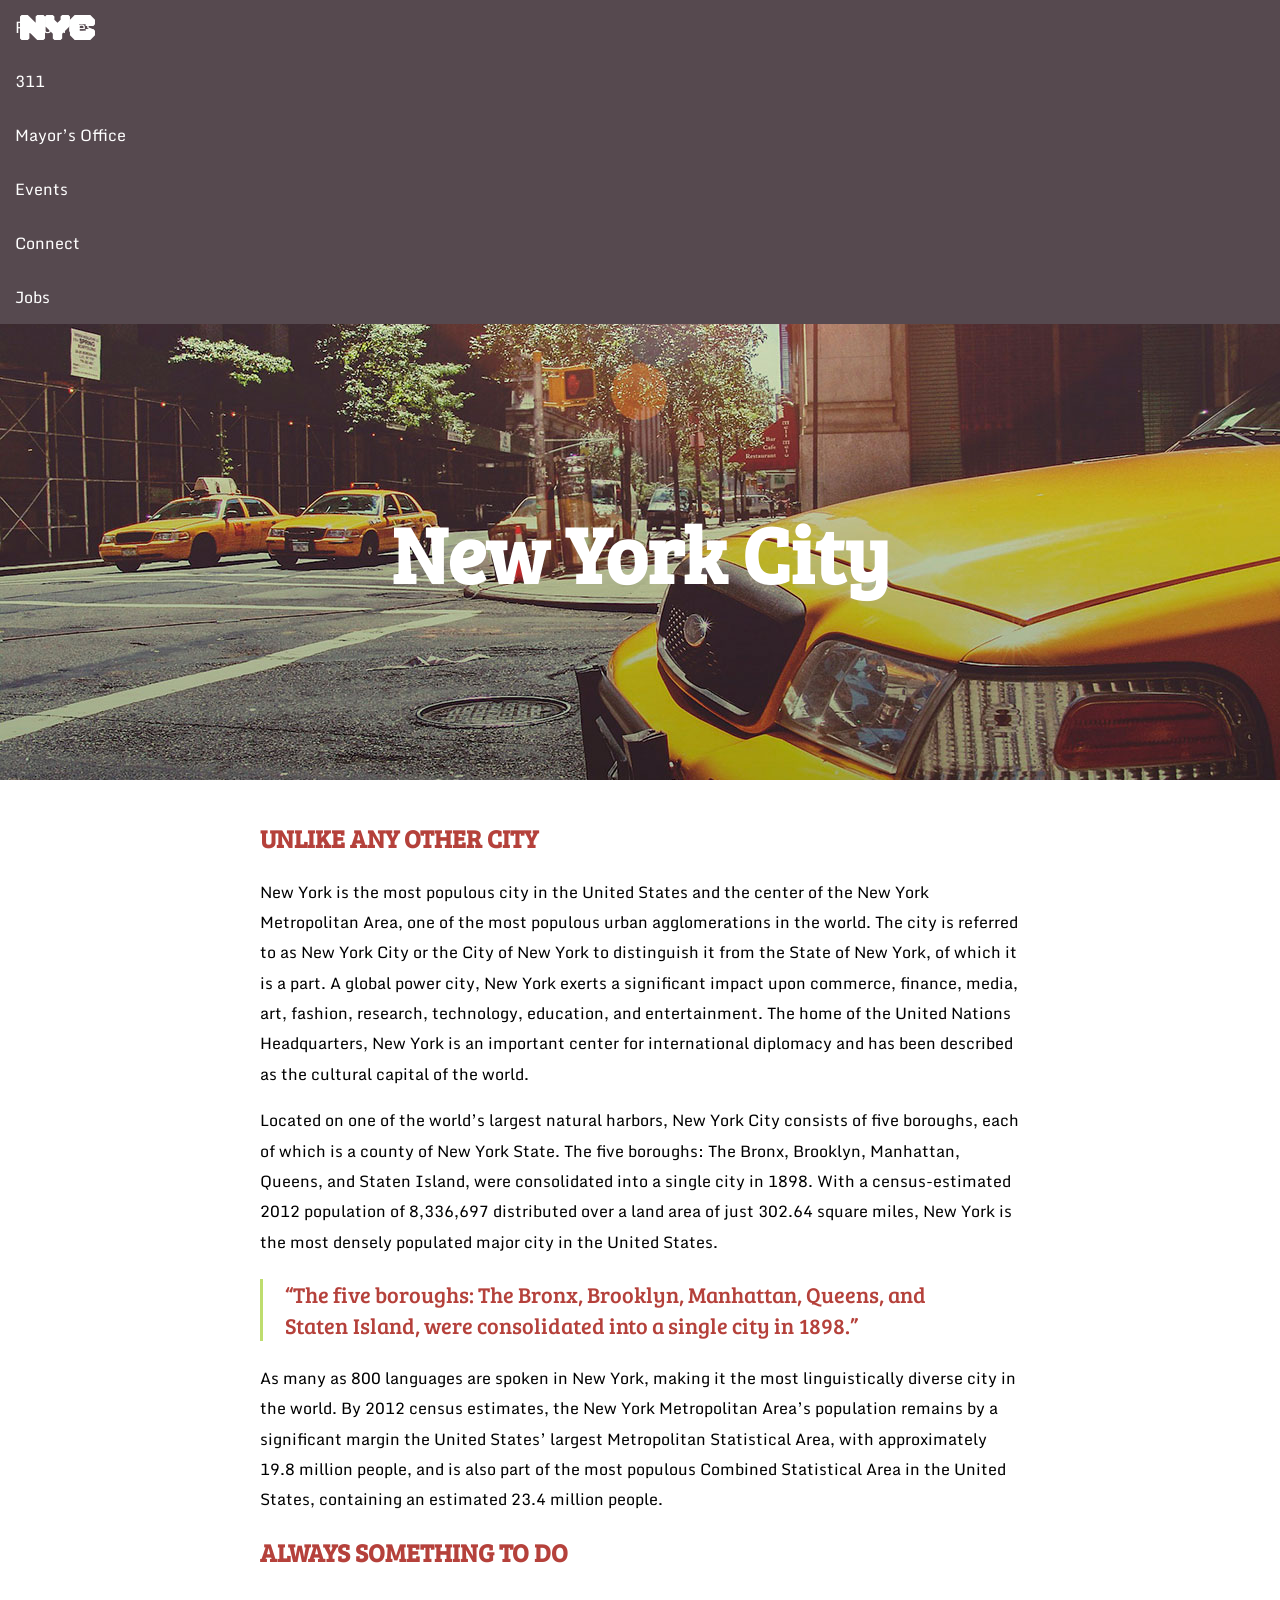
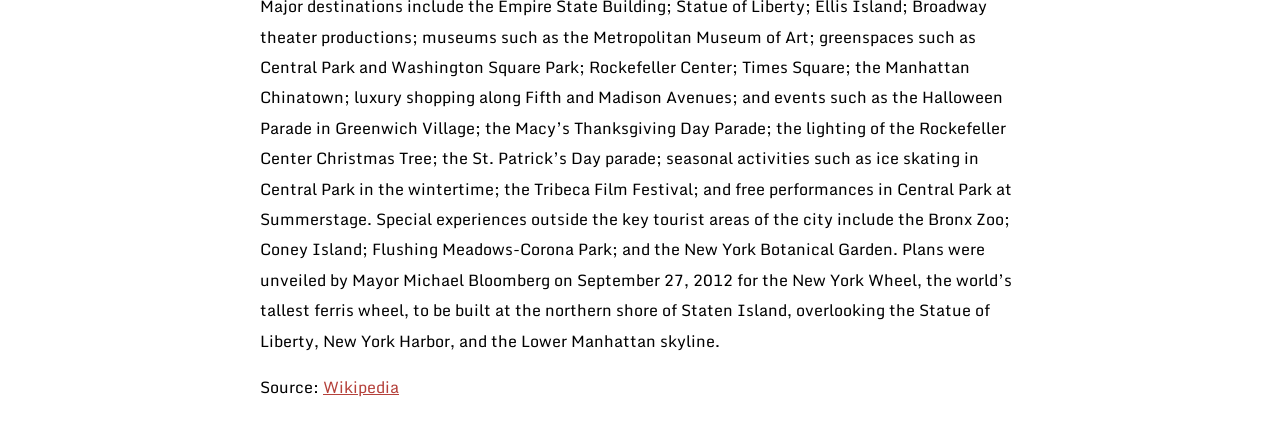
==== Off-Screen Nav/index.html @ 363bd929 "init" ====
<!DOCTYPE html>
<html lang="en">
<head>
	<meta charset="UTF-8">
	<meta name="viewport" content="width=device-width, initial-scale=1.0">
	<title>New York City: A Global Power City</title>
	<link rel="preconnect" href="https://fonts.googleapis.com">
	<link rel="preconnect" href="https://fonts.gstatic.com" crossorigin>
	<link href="https://fonts.googleapis.com/css2?family=Bree+Serif&family=Monda:wght@400..700&display=auto" rel="stylesheet">
	<link rel="stylesheet" href="css/main.css">
</head>
<body>
	<img src="img/nyc-logo.svg" class="nyc-logo" alt="NYC Logo">
	<nav>
		<ul>
			<li><a href="#">Resources</a></li>
			<li><a href="#">311</a></li>
			<li><a href="#">Mayor’s Office</a></li>
			<li><a href="#">Events</a></li>
			<li><a href="#">Connect</a></li>
			<li><a href="#">Jobs</a></li>
		</ul>
	</nav>
	
	<h1>New York City</h1>
	
	<main>
		<h2>Unlike Any Other City</h2>
		
		<p>New York is the most populous city in the United States and the center of the New York Metropolitan Area, one of the most populous urban agglomerations in the world. The city is referred to as New York City or the City of New York to distinguish it from the State of New York, of which it is a part. A global power city, New York exerts a significant impact upon commerce, finance, media, art, fashion, research, technology, education, and entertainment. The home of the United Nations Headquarters, New York is an important center for international diplomacy and has been described as the cultural capital of the world.</p>
		
		<p>Located on one of the world’s largest natural harbors, New York City consists of five boroughs, each of which is a county of New York State. The five boroughs: The Bronx, Brooklyn, Manhattan, Queens, and Staten Island, were consolidated into a single city in 1898. With a census-estimated 2012 population of 8,336,697 distributed over a land area of just 302.64 square miles, New York is the most densely populated major city in the United States.</p>
		
		<p class="pull-quote">“The five boroughs: The Bronx, Brooklyn, Manhattan, Queens, and Staten Island, were consolidated into a single city in 1898.”</p>
		
		<p>As many as 800 languages are spoken in New York, making it the most linguistically diverse city in the world. By 2012 census estimates, the New York Metropolitan Area’s population remains by a significant margin the United States’ largest Metropolitan Statistical Area, with approximately 19.8 million people, and is also part of the most populous Combined Statistical Area in the United States, containing an estimated 23.4 million people.</p>
		
		
		<h2>Always Something to Do</h2>
		
		<p>Major destinations include the Empire State Building; Statue of Liberty; Ellis Island; Broadway theater productions; museums such as the Metropolitan Museum of Art; greenspaces such as Central Park and Washington Square Park; Rockefeller Center; Times Square; the Manhattan Chinatown; luxury shopping along Fifth and Madison Avenues; and events such as the Halloween Parade in Greenwich Village; the Macy’s Thanksgiving Day Parade; the lighting of the Rockefeller Center Christmas Tree; the St. Patrick’s Day parade; seasonal activities such as ice skating in Central Park in the wintertime; the Tribeca Film Festival; and free performances in Central Park at Summerstage. Special experiences outside the key tourist areas of the city include the Bronx Zoo; Coney Island; Flushing Meadows-Corona Park; and the New York Botanical Garden. Plans were unveiled by Mayor Michael Bloomberg on September 27, 2012 for the New York Wheel, the world’s tallest ferris wheel, to be built at the northern shore of Staten Island, overlooking the Statue of Liberty, New York Harbor, and the Lower Manhattan skyline.</p>

		<p>Source: <a href="http://en.wikipedia.org/wiki/New_York_City">Wikipedia</a></p>
	</main>
</body>
</html>
---- Off-Screen Nav/css/main.css ----
*, *::before, *::after {
	box-sizing: border-box;
}
html {
	-moz-text-size-adjust: 100%;
	-webkit-text-size-adjust: 100%;
	text-size-adjust: 100%;
}
body {
	font-family: "Monda", sans-serif;
	line-height: 1.5;
	margin: 0;
}
img, svg {
	max-width: 100%;
	vertical-align: bottom;
}
h1, h2 {
	font-family: "Bree Serif", serif;
}
h1 {
	font-size: 5rem;
	line-height: .9;
	color: #fff;
	background: #483a40 url(../img/cab.jpg) center / cover;
	text-align: center;
	margin: 0;
	padding: 15%;
}
h2 {
	color: #b5413b;
	font-size: 1.5625rem;
	line-height: 1.4;
	text-transform: uppercase;
}
p {
	line-height: 1.9;
}
a {
	color: #b5413b;
}
a:hover {
	color: #fc3a53;
}
main {
	max-width: 50em;
	padding: 20px;
	margin: auto;
}
nav {
	background-color: rgba(72,58,64, .92);
}
nav ul {
	list-style-type: none;
	padding: 0;
	margin: 0;
}
nav li a {
	display: block;
	padding: 15px;
	color: white;
	text-decoration: none;
}
nav li a:hover {
	background-color: rgba(0,0,0, .5);
}
.nyc-logo {
	width: 75px;
	position: absolute;
	top: 15px;
	left: 20px;
}
.pull-quote {
	font-family: "Bree Serif", serif;
	border-left: 3px solid #bedd6e;
	padding-left: 1em;
	color: #b5413b;
	font-size: 22px;
	line-height: 1.4;
	margin-top: 1em;
	margin-bottom: 1em;
}
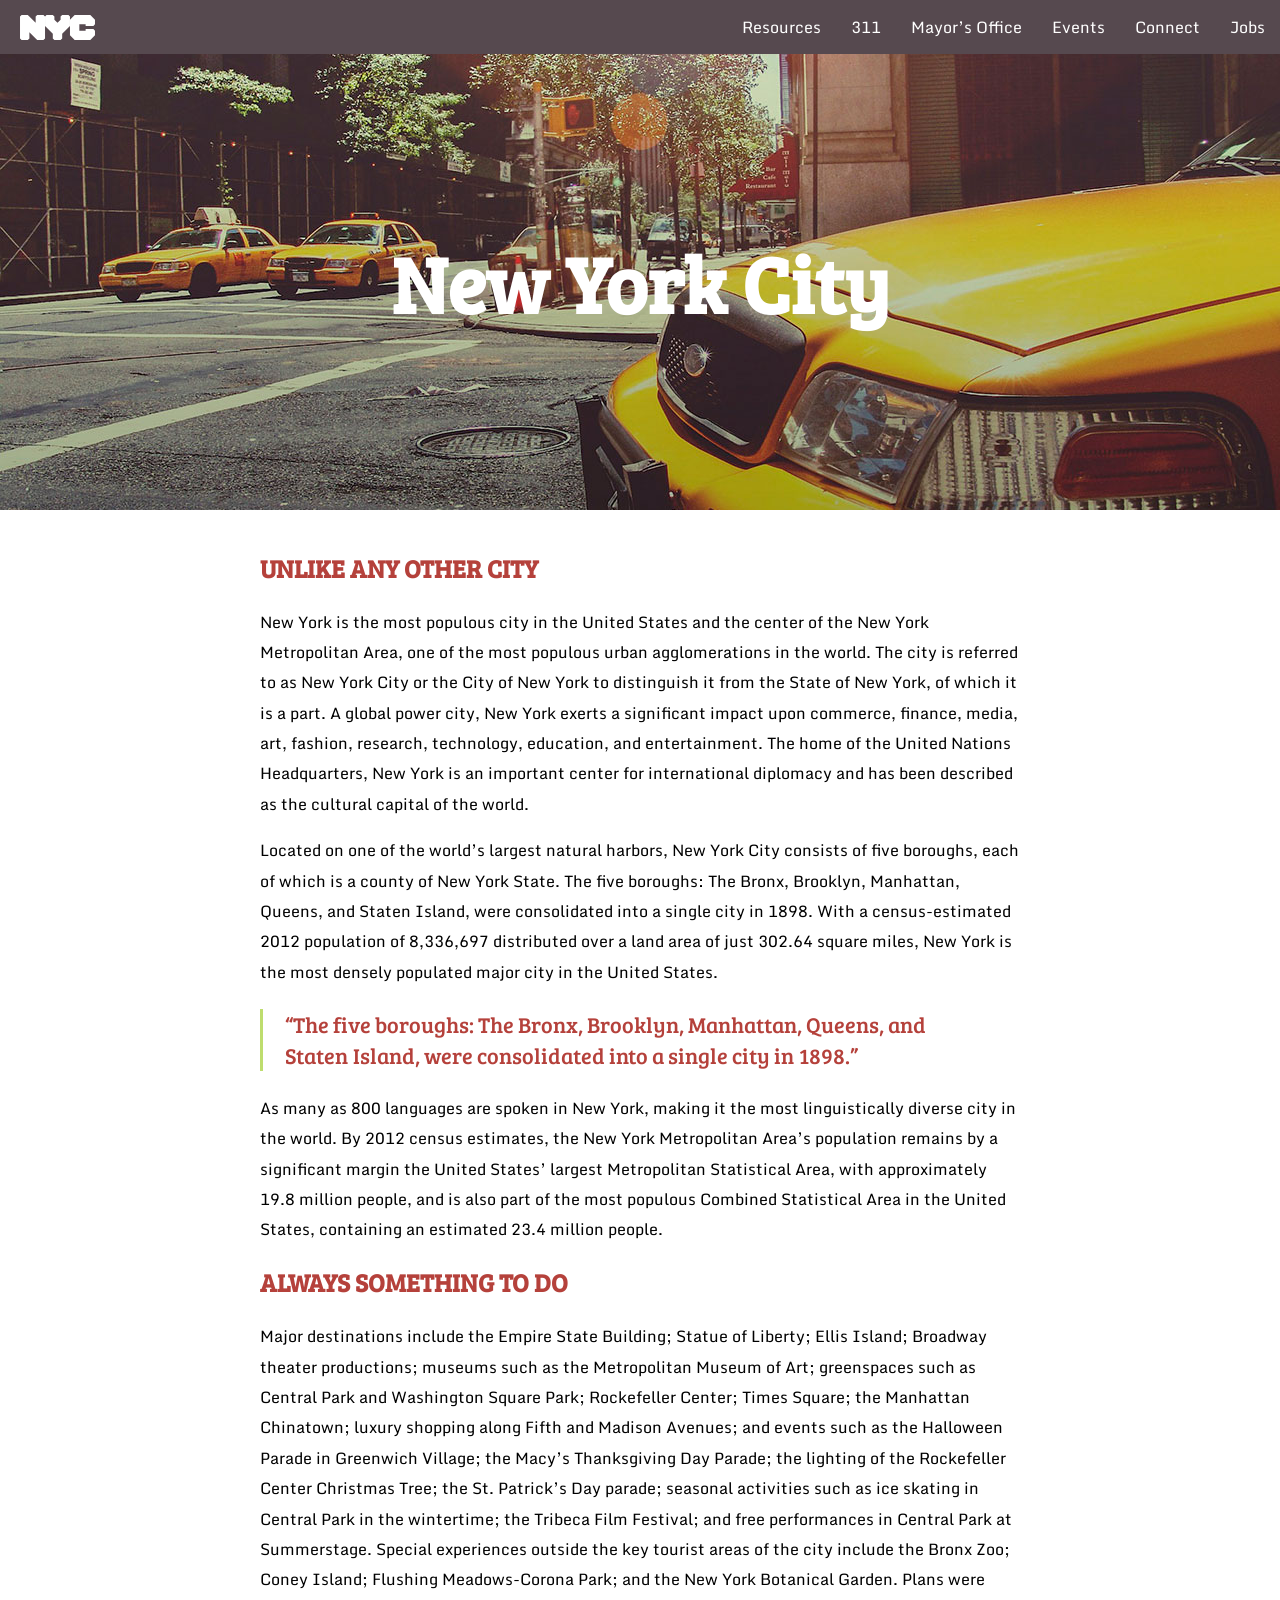
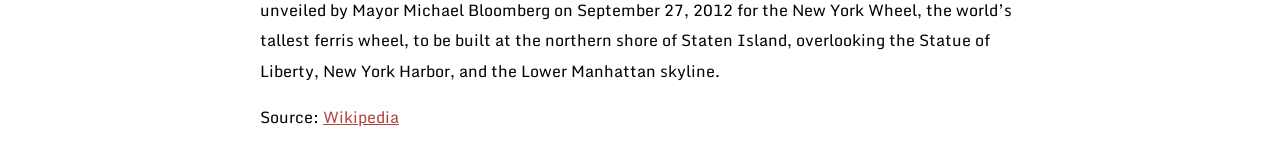
==== commit 3c6b7c39: "side menu with a checkbox" ====
--- a/Off-Screen Nav/index.html
+++ b/Off-Screen Nav/index.html
@@ -10,8 +10,17 @@
 	<link rel="stylesheet" href="css/main.css">
 </head>
 <body>
+
+	<input type="checkbox" id="nav-checkbox">
+	<label for="nav-checkbox">
+		<img src="img/menu-icon.svg" alt="MENU" id="menu-icon">
+	</label>
+
 	<img src="img/nyc-logo.svg" class="nyc-logo" alt="NYC Logo">
 	<nav>
+		<label for="nav-checkbox">
+			<img src="img/close.svg" alt="CLOSE" id="close-button">
+		</label>
 		<ul>
 			<li><a href="#">Resources</a></li>
 			<li><a href="#">311</a></li>
@@ -21,6 +30,8 @@
 			<li><a href="#">Jobs</a></li>
 		</ul>
 	</nav>
+
+	<label id="menu-overlay" for="nav-checkbox"></label>
 	
 	<h1>New York City</h1>
 	
--- a/Off-Screen Nav/css/main.css
+++ b/Off-Screen Nav/css/main.css
@@ -1,3 +1,68 @@
+/* NAV STYLES */
+
+@media (max-width: 700px) {
+	nav {
+		position: fixed;
+		width: 12em;
+		height: 100%;
+		overflow-y: auto;
+		left: -12em;
+		transition: left 0.5s;
+		z-index: 100;
+	}
+
+	#nav-checkbox:checked ~ nav {
+		left: 0;
+	}
+
+	#close-button {
+		padding: 17px;
+		margin-top: 7px;
+		cursor: pointer;
+	}
+
+	#menu-overlay {
+		position: fixed;
+		top: 0;
+		left: 0;
+		width: 100%;
+		height: 100%;
+		display: none;
+	}
+
+	#nav-checkbox:checked ~ #menu-overlay {
+		display: block;
+	}
+}
+
+@media (min-width: 701px) {
+	nav ul {
+		display: flex;
+		justify-content: right;
+	}
+	
+	#menu-icon, #close-button {
+		display: none;
+	}
+}
+
+#nav-checkbox {
+	position: absolute;
+	left: 50%;
+	display: none;
+}
+
+#menu-icon {
+	position: absolute;
+	top: 10px;
+	right: 15px;
+	color: #fff;
+	padding: 7px;
+	cursor: pointer;
+}
+
+/* OTHER STYLING */
+
 *, *::before, *::after {
 	box-sizing: border-box;
 }
